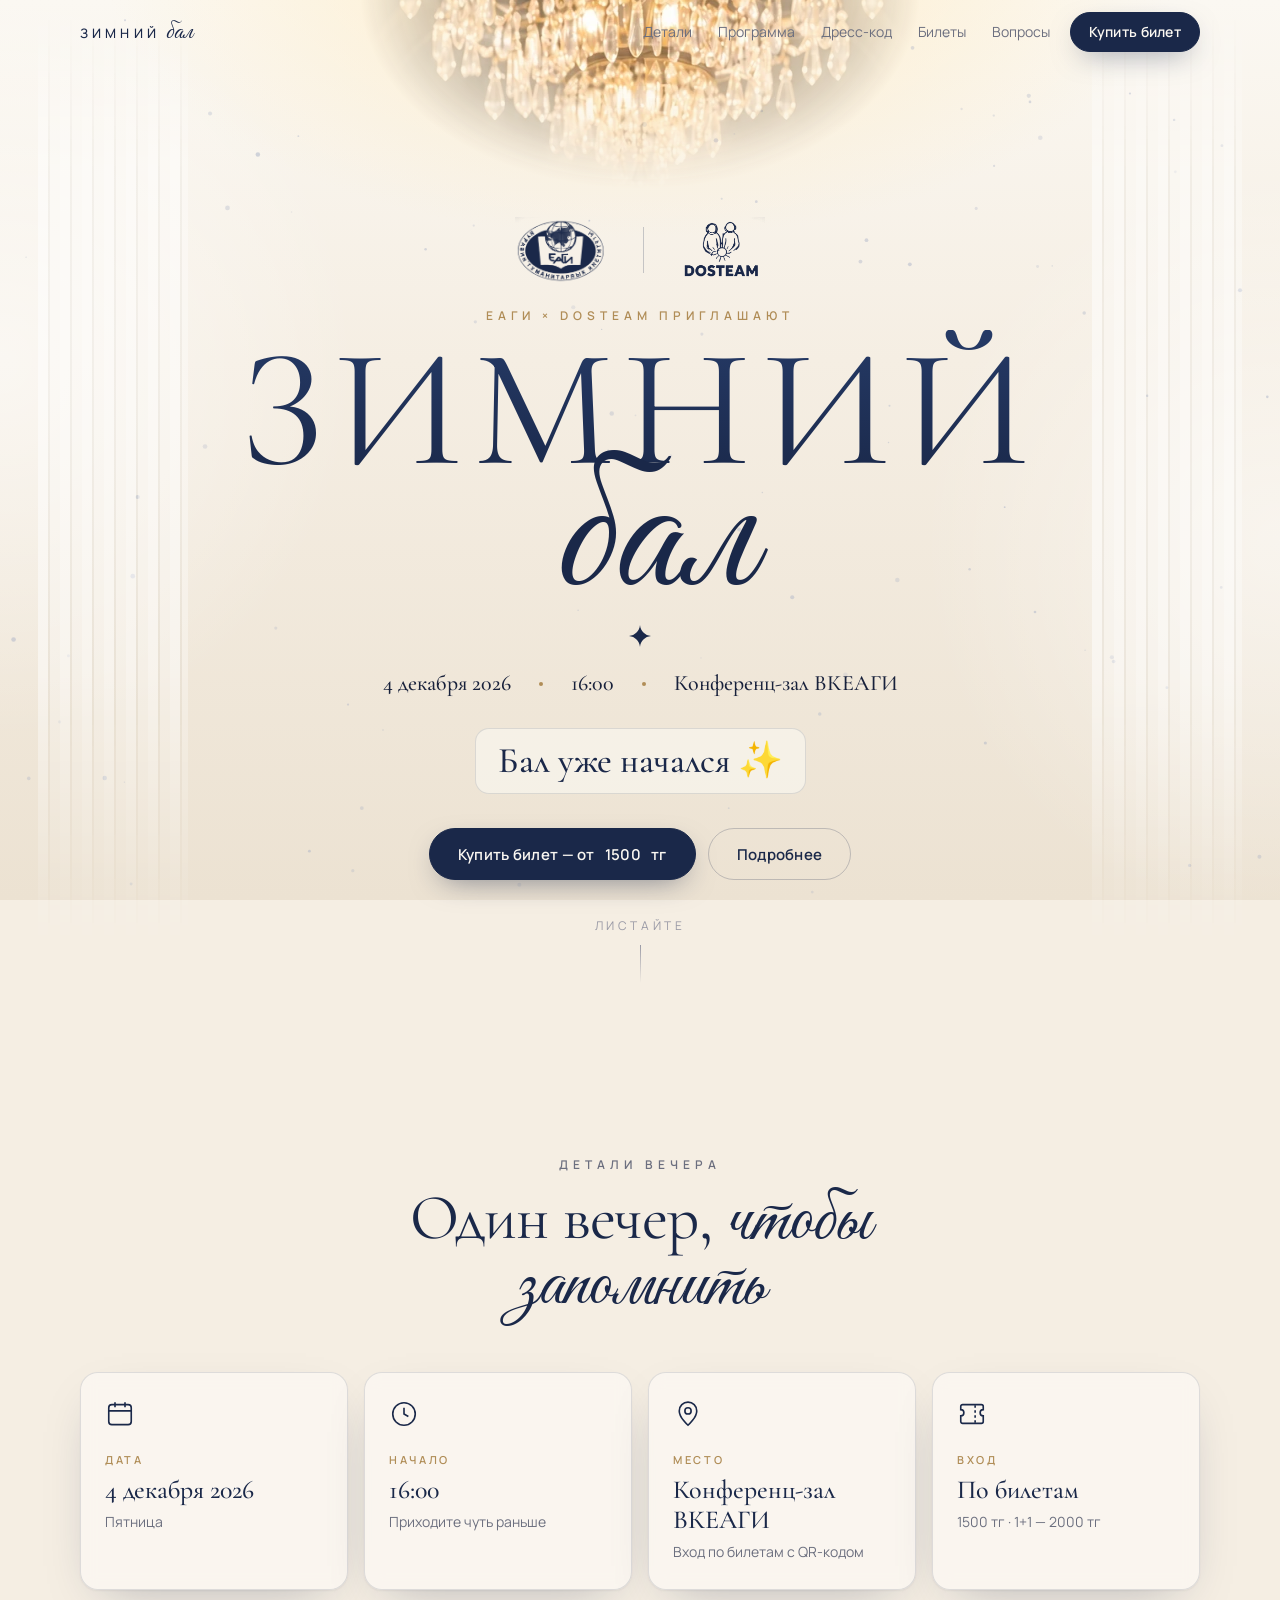
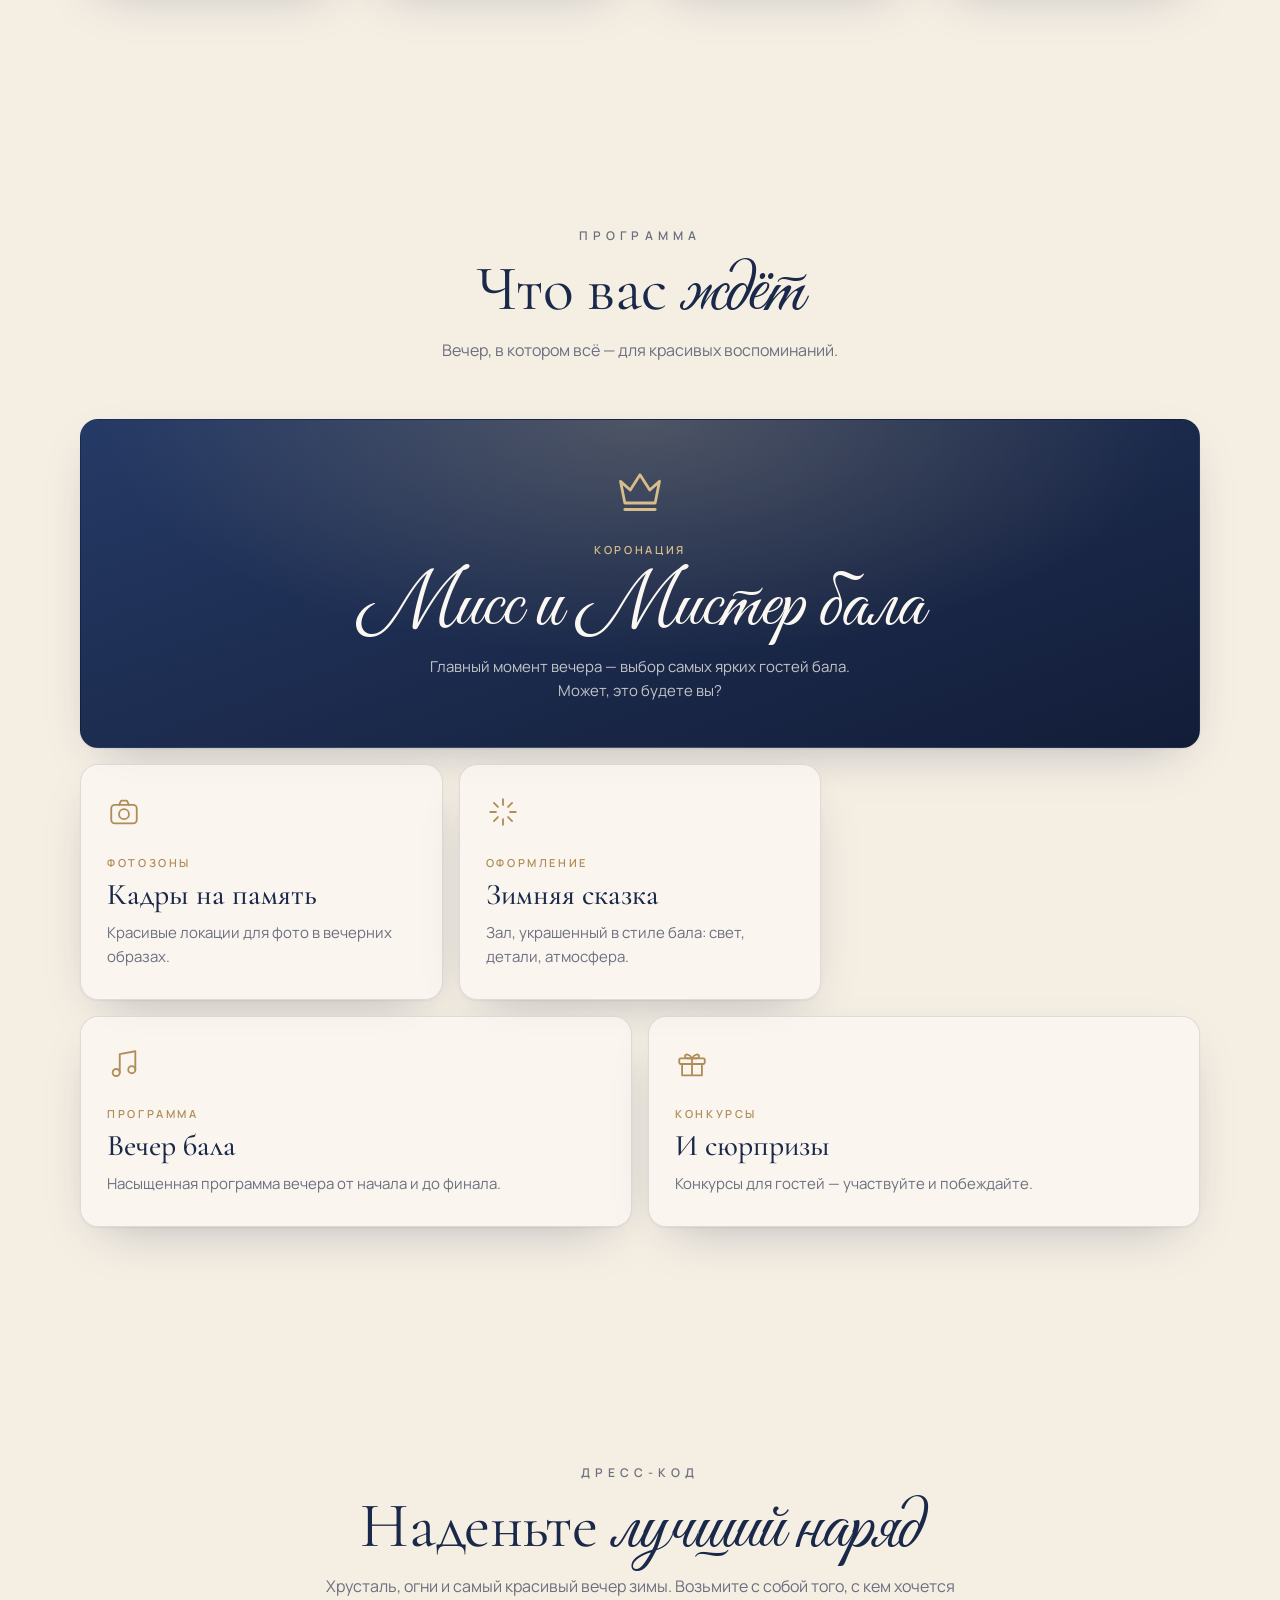
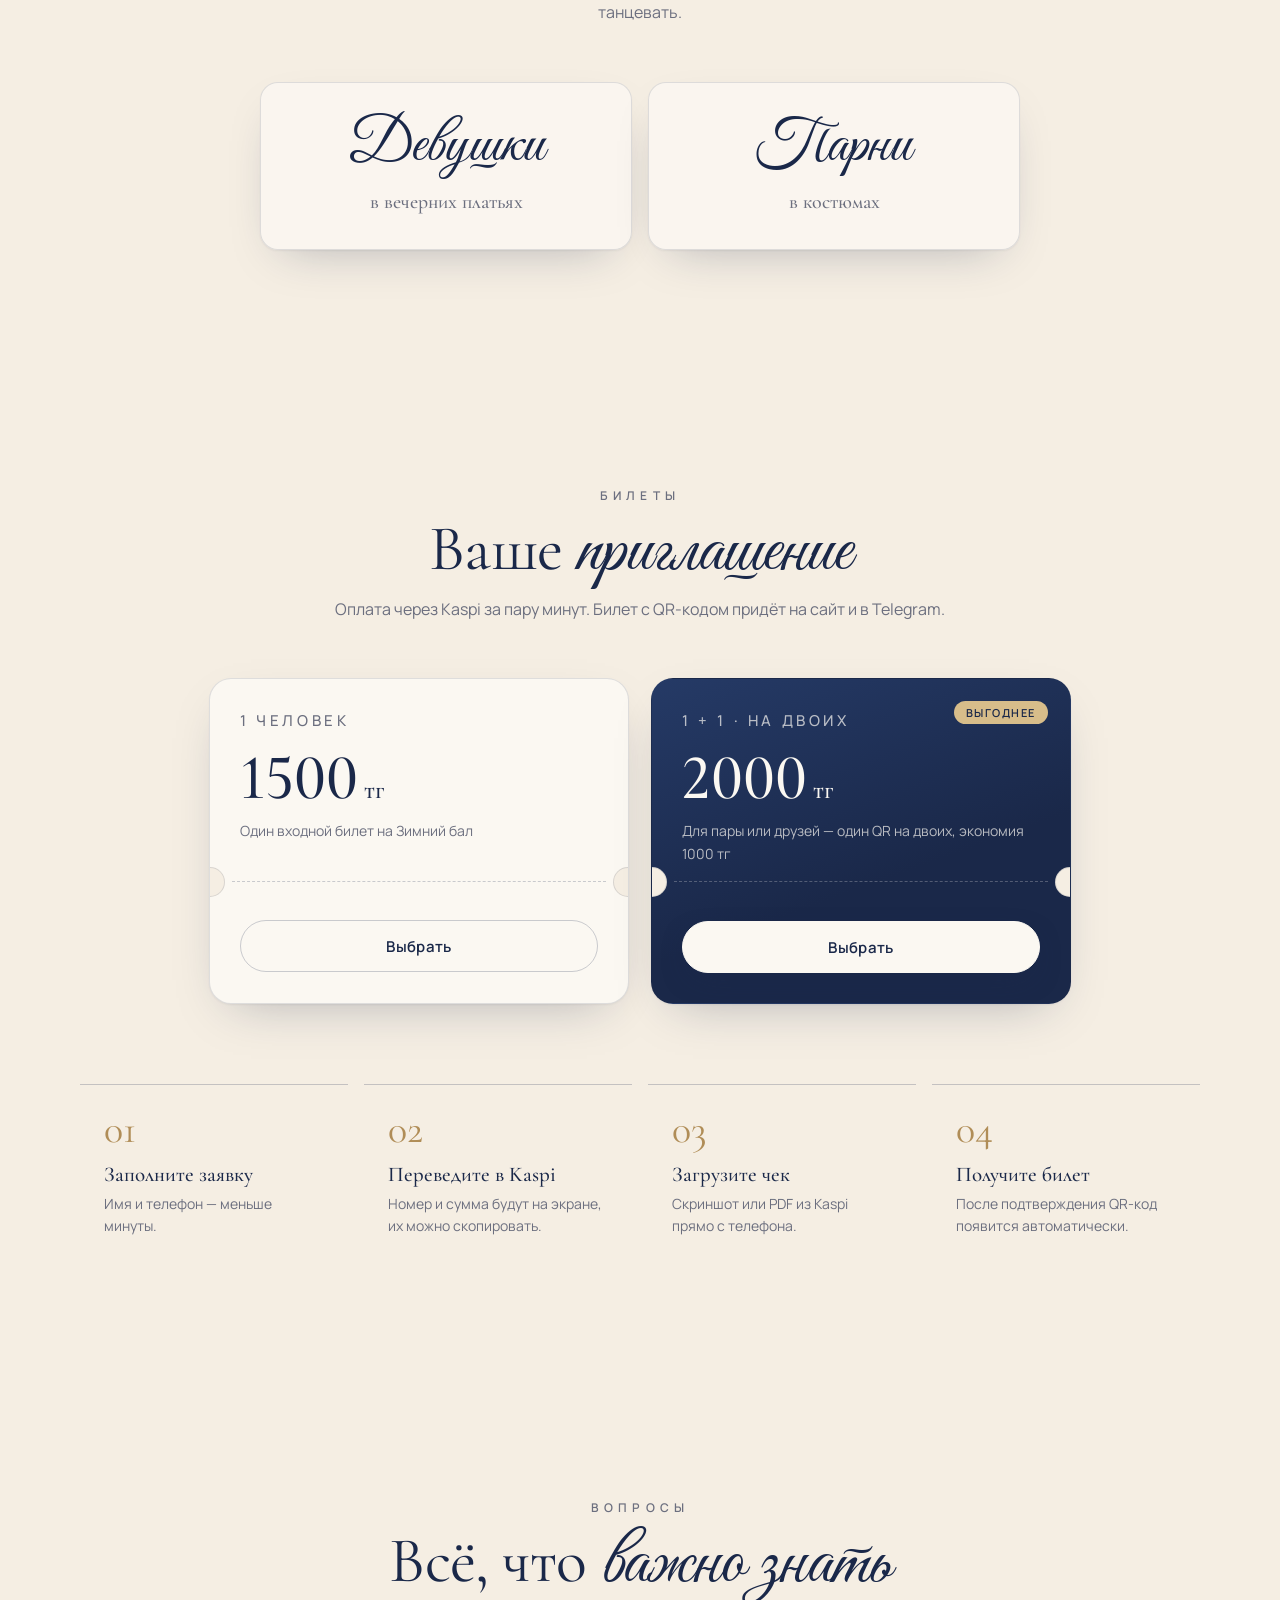
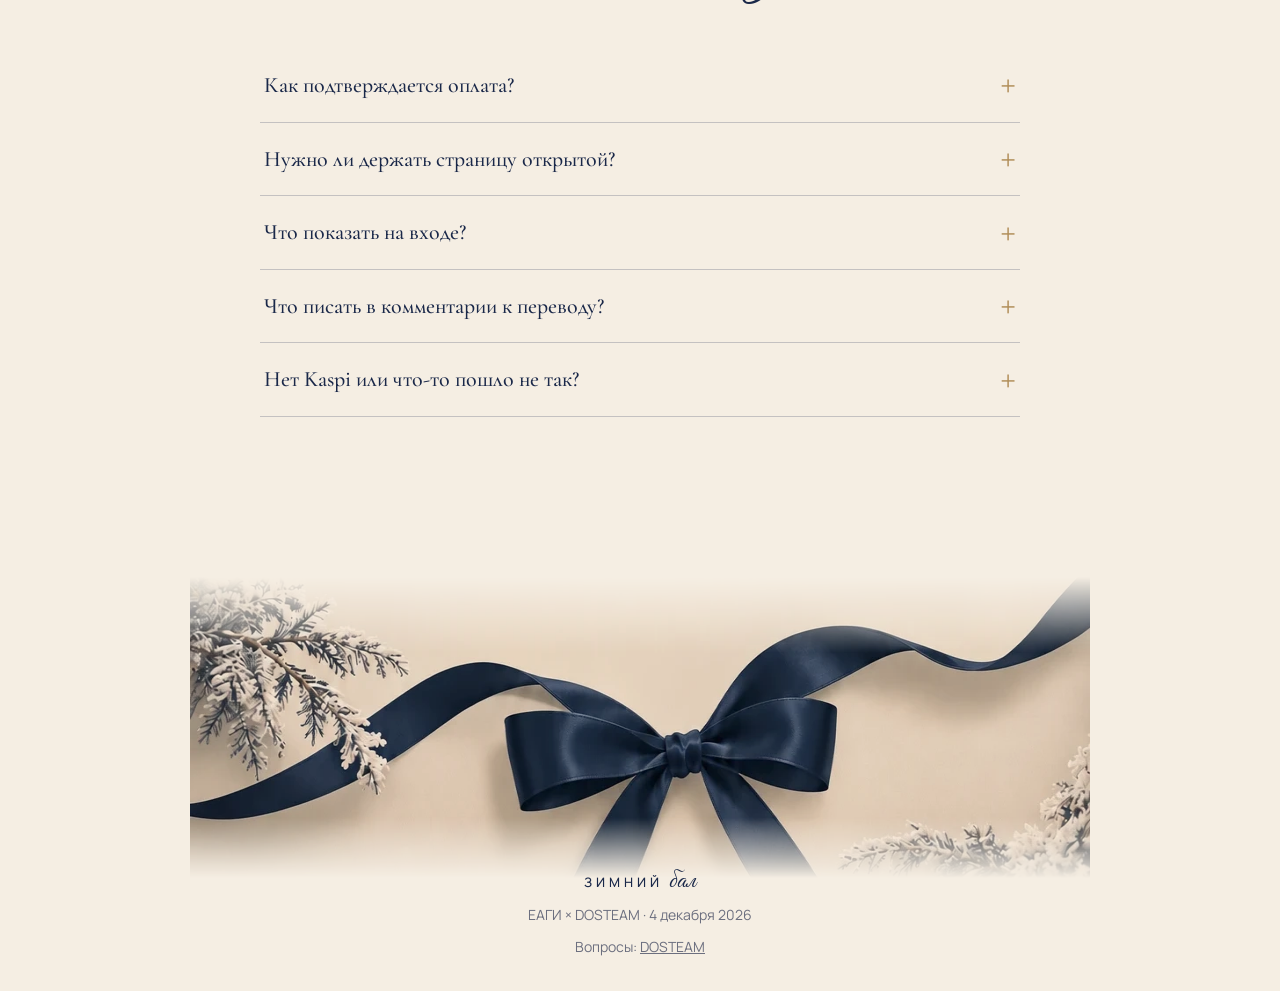
==== static/index.html @ 917f129c "Зимний бал: сайт продажи билетов с оплатой через Kaspi и Telegram-ботом Co-Authored-By: Claude Opus " ====
<!doctype html>
<html lang="ru">
<head>
<meta charset="utf-8">
<meta name="viewport" content="width=device-width,initial-scale=1,viewport-fit=cover">
<title>Зимний бал · ЕАГИ × DOSTEAM</title>
<meta name="description" content="Зимний бал ЕАГИ и DOSTEAM — 4 декабря 2026, 16:00, конференц-зал ВКЕАГИ. Билеты онлайн через Kaspi.">
<meta property="og:title" content="Зимний бал · 4 декабря">
<meta property="og:description" content="Вечерние платья, костюмы и самый красивый вечер зимы. Билеты онлайн.">
<meta property="og:image" content="/static/img/poster.webp">
<meta name="theme-color" content="#f5eee3">
<link rel="icon" href="data:image/svg+xml,%3Csvg xmlns='http://www.w3.org/2000/svg' viewBox='0 0 24 24'%3E%3Cpath fill='%231a2849' d='M12 0c.6 6.5 5.5 11.4 12 12-6.5.6-11.4 5.5-12 12-.6-6.5-5.5-11.4-12-12C6.5 11.4 11.4 6.5 12 0z'/%3E%3C/svg%3E">
<link rel="preconnect" href="https://fonts.googleapis.com">
<link rel="preconnect" href="https://fonts.gstatic.com" crossorigin>
<link href="https://fonts.googleapis.com/css2?family=Cormorant+Garamond:ital,wght@0,300;0,400;0,500;0,600;1,400&family=Great+Vibes&family=Marck+Script&family=Manrope:wght@400;500;600;700&display=swap&subset=cyrillic" rel="stylesheet">
<link rel="stylesheet" href="/static/style.css?v=4">
</head>
<body>
<div class="bg-glow"></div>
<canvas id="snow" aria-hidden="true"></canvas>

<nav class="nav" id="nav">
  <div class="wrap">
    <a class="brand" href="#top"><b>Зимний</b><i>бал</i></a>
    <ul>
      <li><a href="#details">Детали</a></li>
      <li><a href="#program">Программа</a></li>
      <li><a href="#dress">Дресс-код</a></li>
      <li><a href="#tickets">Билеты</a></li>
      <li><a href="#faq">Вопросы</a></li>
    </ul>
    <a class="btn sm ghost" id="myTicket" href="#" hidden>Мой билет</a>
    <a class="btn sm" href="#tickets">Купить билет</a>
  </div>
</nav>

<header class="hero" id="top">
  <img class="chandelier" src="/static/img/chandelier.webp" alt="" width="664" height="205">
  <div class="logos">
    <img src="/static/img/logo-eagi.png?v=2" alt="ЕАГИ" width="412" height="290">
    <span></span>
    <img src="/static/img/logo-dosteam.png?v=2" alt="DOSTEAM" width="340" height="260">
  </div>
  <p class="eyebrow">ЕАГИ × DOSTEAM приглашают</p>
  <h1 class="title"><span class="t1">Зимний</span><span class="t2">бал</span></h1>
  <svg class="star" viewBox="0 0 24 24" aria-hidden="true"><path fill="currentColor" d="M12 0c.6 6.5 5.5 11.4 12 12-6.5.6-11.4 5.5-12 12-.6-6.5-5.5-11.4-12-12C6.5 11.4 11.4 6.5 12 0z"/></svg>
  <ul class="meta">
    <li data-ev="date">4 декабря 2026</li>
    <li data-ev="time">16:00</li>
    <li data-ev="place">Конференц-зал ВКЕАГИ</li>
  </ul>
  <div class="countdown" id="countdown" aria-label="До бала осталось">
    <div><b id="cd-d">—</b><small>дней</small></div>
    <div><b id="cd-h">—</b><small>часов</small></div>
    <div><b id="cd-m">—</b><small>минут</small></div>
    <div><b id="cd-s">—</b><small>секунд</small></div>
  </div>
  <div class="cta">
    <a class="btn" href="#tickets">Купить билет — от <span data-price="single">1500</span> тг</a>
    <a class="btn ghost" href="#details">Подробнее</a>
  </div>
  <div class="scroll-hint">Листайте</div>
</header>

<main>
  <section id="details">
    <div class="wrap">
      <div class="head reveal">
        <p class="eyebrow">Детали вечера</p>
        <h2>Один вечер, <em>чтобы запомнить</em></h2>
      </div>
      <div class="details">
        <div class="card detail reveal">
          <svg viewBox="0 0 24 24" fill="none" stroke="currentColor" stroke-width="1.3"><rect x="3" y="4.5" width="18" height="16" rx="2.5"/><path d="M3 9.5h18M8 2.5v4M16 2.5v4"/></svg>
          <small>Дата</small><b data-ev="date">4 декабря 2026</b><p>Пятница</p>
        </div>
        <div class="card detail reveal">
          <svg viewBox="0 0 24 24" fill="none" stroke="currentColor" stroke-width="1.3"><circle cx="12" cy="12" r="9"/><path d="M12 7v5l3.5 2"/></svg>
          <small>Начало</small><b data-ev="time">16:00</b><p>Приходите чуть раньше</p>
        </div>
        <div class="card detail reveal">
          <svg viewBox="0 0 24 24" fill="none" stroke="currentColor" stroke-width="1.3"><path d="M12 21s-7-6.1-7-11.5a7 7 0 1 1 14 0C19 14.9 12 21 12 21z"/><circle cx="12" cy="9.5" r="2.5"/></svg>
          <small>Место</small><b data-ev="place">Конференц-зал ВКЕАГИ</b><p>Вход по билетам с QR-кодом</p>
        </div>
        <div class="card detail reveal">
          <svg viewBox="0 0 24 24" fill="none" stroke="currentColor" stroke-width="1.3"><path d="M3 8.5V6a1.5 1.5 0 0 1 1.5-1.5h15A1.5 1.5 0 0 1 21 6v2.5a2.5 2.5 0 0 0 0 5V18a1.5 1.5 0 0 1-1.5 1.5h-15A1.5 1.5 0 0 1 3 18v-4.5a2.5 2.5 0 0 0 0-5z"/><path d="M14.5 5v14" stroke-dasharray="2 2"/></svg>
          <small>Вход</small><b>По билетам</b><p><span data-price="single">1500</span> тг · 1+1 — <span data-price="pair">2000</span> тг</p>
        </div>
      </div>
    </div>
  </section>

  <section id="program">
    <div class="wrap">
      <div class="head reveal">
        <p class="eyebrow">Программа</p>
        <h2>Что вас <em>ждёт</em></h2>
        <p>Вечер, в котором всё — для красивых воспоминаний.</p>
      </div>
      <div class="program">
        <article class="feat-card hero-card reveal">
          <svg viewBox="0 0 24 24" fill="none" stroke="currentColor" stroke-width="1.3" stroke-linecap="round" stroke-linejoin="round"><path d="M3 8l4.5 4L12 5l4.5 7L21 8l-2 10H5L3 8z"/><path d="M5 21h14"/></svg>
          <small>Коронация</small>
          <b>Мисс и Мистер бала</b>
          <p>Главный момент вечера — выбор самых ярких гостей бала. Может, это будете вы?</p>
        </article>
        <article class="feat-card reveal">
          <svg viewBox="0 0 24 24" fill="none" stroke="currentColor" stroke-width="1.3" stroke-linecap="round" stroke-linejoin="round"><rect x="3" y="7" width="18" height="13" rx="2.5"/><path d="M8.5 7l1.5-3h4l1.5 3"/><circle cx="12" cy="13.5" r="3.5"/></svg>
          <small>Фотозоны</small>
          <b>Кадры на память</b>
          <p>Красивые локации для фото в вечерних образах.</p>
        </article>
        <article class="feat-card reveal">
          <svg viewBox="0 0 24 24" fill="none" stroke="currentColor" stroke-width="1.3" stroke-linecap="round" stroke-linejoin="round"><path d="M12 3v4M12 17v4M3 12h4M17 12h4M5.6 5.6l2.8 2.8M15.6 15.6l2.8 2.8M5.6 18.4l2.8-2.8M15.6 8.4l2.8-2.8"/></svg>
          <small>Оформление</small>
          <b>Зимняя сказка</b>
          <p>Зал, украшенный в стиле бала: свет, детали, атмосфера.</p>
        </article>
        <article class="feat-card reveal">
          <svg viewBox="0 0 24 24" fill="none" stroke="currentColor" stroke-width="1.3" stroke-linecap="round" stroke-linejoin="round"><path d="M9 18V5l11-2v13"/><circle cx="6.5" cy="18" r="2.5"/><circle cx="17.5" cy="16" r="2.5"/></svg>
          <small>Программа</small>
          <b>Вечер бала</b>
          <p>Насыщенная программа вечера от начала и до финала.</p>
        </article>
        <article class="feat-card reveal">
          <svg viewBox="0 0 24 24" fill="none" stroke="currentColor" stroke-width="1.3" stroke-linecap="round" stroke-linejoin="round"><rect x="3" y="8" width="18" height="4" rx="1"/><path d="M5 12v8h14v-8M12 8v12M12 8c-1.5-3-5-3.5-5-1.5S10 8 12 8zm0 0c1.5-3 5-3.5 5-1.5S14 8 12 8z"/></svg>
          <small>Конкурсы</small>
          <b>И сюрпризы</b>
          <p>Конкурсы для гостей — участвуйте и побеждайте.</p>
        </article>
      </div>
    </div>
  </section>

  <section id="dress">
    <div class="wrap">
      <div class="head reveal">
        <p class="eyebrow">Дресс-код</p>
        <h2>Наденьте <em>лучший наряд</em></h2>
        <p>Хрусталь, огни и самый красивый вечер зимы. Возьмите с собой того, с кем хочется танцевать.</p>
      </div>
      <div class="dress reveal">
        <div><b>Девушки</b><span>в вечерних платьях</span></div>
        <div><b>Парни</b><span>в костюмах</span></div>
      </div>
    </div>
  </section>

  <section id="tickets">
    <div class="wrap">
      <div class="head reveal">
        <p class="eyebrow">Билеты</p>
        <h2>Ваше <em>приглашение</em></h2>
        <p>Оплата через Kaspi за пару минут. Билет с QR-кодом придёт на сайт и в Telegram.</p>
      </div>
      <div class="tickets">
        <article class="ticket reveal">
          <h3>1 человек</h3>
          <p class="price"><span data-price="single">1500</span><small>тг</small></p>
          <p class="note">Один входной билет на Зимний бал</p>
          <span class="perf"></span>
          <button class="btn ghost block go" data-buy="single">Выбрать</button>
        </article>
        <article class="ticket feat reveal">
          <span class="tag">Выгоднее</span>
          <h3>1 + 1 · на двоих</h3>
          <p class="price"><span data-price="pair">2000</span><small>тг</small></p>
          <p class="note">Для пары или друзей — один QR на двоих, <span id="saving">экономия 1000 тг</span></p>
          <span class="perf"></span>
          <button class="btn block go" data-buy="pair">Выбрать</button>
        </article>
      </div>
      <p class="seats" id="seats" hidden></p>

      <div class="steps">
        <div class="step reveal"><b>Заполните заявку</b><p>Имя и телефон — меньше минуты.</p></div>
        <div class="step reveal"><b>Переведите в Kaspi</b><p>Номер и сумма будут на экране, их можно скопировать.</p></div>
        <div class="step reveal"><b>Загрузите чек</b><p>Скриншот или PDF из Kaspi прямо с телефона.</p></div>
        <div class="step reveal"><b>Получите билет</b><p>После подтверждения QR-код появится автоматически.</p></div>
      </div>
    </div>
  </section>

  <section id="faq">
    <div class="wrap">
      <div class="head reveal">
        <p class="eyebrow">Вопросы</p>
        <h2>Всё, что <em>важно знать</em></h2>
      </div>
      <div class="faq reveal">
        <details><summary>Как подтверждается оплата?</summary><p>После загрузки чека организаторы сразу получают его и сверяют с переводом в Kaspi. Как только оплата подтверждена, на странице заявки появляется билет с QR-кодом, а если вы подключили Telegram-бота, билет приходит и туда.</p></details>
        <details><summary>Нужно ли держать страницу открытой?</summary><p>Нет. Ссылка на вашу заявку сохраняется в браузере — кнопка «Мой билет» вверху сайта. Ещё надёжнее подключить Telegram-бота: он пришлёт билет сам.</p></details>
        <details><summary>Что показать на входе?</summary><p>QR-код билета на экране телефона — подойдёт и скриншот. Билет 1+1 — это один QR-код на двоих, приходите вместе.</p></details>
        <details><summary>Что писать в комментарии к переводу?</summary><p>Код вашей заявки вида ZB-1234 — он будет на экране оплаты. Так организаторы быстрее найдут ваш перевод.</p></details>
        <details><summary>Нет Kaspi или что-то пошло не так?</summary><p>Напишите организаторам: <a data-contact href="#">DOSTEAM</a>. Поможем.</p></details>
      </div>
    </div>
  </section>
</main>

<footer>
  <img class="bow" src="/static/img/bow.webp" alt="" loading="lazy" width="1024" height="301">
  <div class="wrap">
    <a class="brand" href="#top"><b>Зимний</b><i>бал</i></a>
    <p>ЕАГИ × DOSTEAM · <span data-ev="date">4 декабря 2026</span></p>
    <p>Вопросы: <a data-contact href="#">DOSTEAM</a></p>
  </div>
</footer>

<div class="modal" id="buy" role="dialog" aria-modal="true" aria-labelledby="buyTitle">
  <div class="scrim" data-close></div>
  <form class="sheet" id="buyForm" novalidate>
    <button type="button" class="x" data-close aria-label="Закрыть">×</button>
    <h3 id="buyTitle">Билет на бал</h3>
    <p class="sub">Шаг 1 из 4 · данные гостя</p>
    <div class="seg" role="group" aria-label="Тип билета">
      <button type="button" class="chip" data-kind="single" aria-pressed="true"><b>1 человек</b><span><span data-price="single">1500</span> тг</span></button>
      <button type="button" class="chip" data-kind="pair" aria-pressed="false"><b>1 + 1</b><span><span data-price="pair">2000</span> тг</span></button>
    </div>
    <label class="field"><span>Имя и фамилия</span><input name="name" autocomplete="name" placeholder="Айгерим Сапарова" required></label>
    <label class="field" id="g2" hidden><span>Имя и фамилия второго гостя</span><input name="guest2" autocomplete="off" placeholder="Арман Ибраев"></label>
    <label class="field"><span>Телефон</span><input name="phone" type="tel" inputmode="tel" autocomplete="tel" placeholder="+7 700 000 00 00" required></label>
    <label class="field"><span>Telegram <i>— необязательно</i></span><input name="telegram" autocomplete="off" placeholder="@username"></label>
    <p class="err" id="buyErr" role="alert"></p>
    <button class="btn block" id="buyBtn" type="submit">Перейти к оплате — <span id="buySum">1500</span> тг</button>
    <p class="fine">Дальше покажем реквизиты Kaspi и код для комментария к переводу.</p>
  </form>
</div>

<script src="/static/common.js"></script>
<script src="/static/app.js"></script>
</body>
</html>
---- static/style.css ----
:root{
  --paper:#fbf8f2; --cream:#f5eee3; --cream-2:#ece2d2; --sand:#e2d5c1;
  --navy:#1a2849; --navy-2:#253a66; --ink:#18213b; --muted:#6c6f7f; --soft:#9a9aa6;
  --gold:#b08d57; --gold-2:#d7bd8a; --line:rgba(26,40,73,.13); --line-2:rgba(26,40,73,.22);
  --ok:#2f6b4f; --ok-bg:#e6efe8; --warn:#8a5a14; --warn-bg:#f6ecd9; --err:#9b2c2c; --err-bg:#f6e3e1;
  --serif:"Cormorant Garamond","Cormorant",Georgia,"Times New Roman",serif;
  --script:"Great Vibes","Marck Script",cursive;
  --sans:"Manrope",system-ui,-apple-system,"Segoe UI",Roboto,sans-serif;
  --r:18px; --shadow:0 1px 2px rgba(26,40,73,.06),0 18px 50px -24px rgba(26,40,73,.35);
  color-scheme:light;
}
*{box-sizing:border-box}
html{scroll-behavior:smooth;-webkit-text-size-adjust:100%}
body{margin:0;background:var(--cream);color:var(--ink);font:400 16px/1.6 var(--sans);font-variant-numeric:lining-nums;
  -webkit-font-smoothing:antialiased;overflow-x:hidden}
img{max-width:100%;display:block}
a{color:inherit}
button,input,select{font:inherit;color:inherit}
::selection{background:var(--navy);color:var(--paper)}
.wrap{width:min(1120px,100% - 32px);margin-inline:auto}
[hidden]{display:none!important}
.sr{position:absolute;width:1px;height:1px;overflow:hidden;clip:rect(0 0 0 0)}

/* ---------- atmosphere ---------- */
.bg-glow{position:fixed;inset:0;z-index:-2;pointer-events:none;
  background:
    radial-gradient(60% 45% at 50% -5%,rgba(255,236,196,.95),transparent 70%),
    radial-gradient(40% 60% at 0% 40%,rgba(255,255,255,.55),transparent 70%),
    radial-gradient(40% 60% at 100% 60%,rgba(255,255,255,.5),transparent 70%),
    linear-gradient(180deg,var(--paper),var(--cream) 40%,var(--cream-2))}
#snow{position:fixed;inset:0;z-index:-1;pointer-events:none;width:100%;height:100%}

/* ---------- nav ---------- */
.nav{position:fixed;inset:0 0 auto;z-index:40;transition:background .35s,box-shadow .35s,transform .35s}
.nav .wrap{display:flex;align-items:center;gap:20px;height:64px}
.nav.scrolled{background:rgba(251,248,242,.82);backdrop-filter:saturate(1.4) blur(14px);
  -webkit-backdrop-filter:saturate(1.4) blur(14px);box-shadow:0 1px 0 var(--line)}
.brand{display:flex;align-items:baseline;gap:6px;text-decoration:none;color:var(--navy);white-space:nowrap}
.brand b{font:500 13px/1 var(--sans);letter-spacing:.32em;text-transform:uppercase}
.brand i{font:400 26px/1 var(--script)}
.nav ul{display:flex;gap:26px;list-style:none;margin:0 0 0 auto;padding:0}
.nav ul a{text-decoration:none;font-size:14px;color:var(--muted);transition:color .2s}
.nav ul a:hover{color:var(--navy)}
@media (max-width:760px){.nav ul{display:none}.nav .wrap{justify-content:flex-end;gap:8px}.nav .brand{margin-right:auto}}
@media (max-width:480px){.nav #myTicket:not([hidden])~.btn{display:none}}

/* ---------- buttons ---------- */
.btn{--h:52px;display:inline-flex;align-items:center;justify-content:center;gap:10px;height:var(--h);
  padding:0 28px;border-radius:999px;border:1px solid var(--navy);background:var(--navy);color:var(--paper);
  font:600 15px/1 var(--sans);letter-spacing:.02em;text-decoration:none;cursor:pointer;white-space:nowrap;
  transition:transform .2s,box-shadow .25s,background .2s,color .2s,opacity .2s;
  box-shadow:0 10px 30px -12px rgba(26,40,73,.6)}
.btn:hover{background:var(--navy-2);transform:translateY(-1px);box-shadow:0 16px 36px -14px rgba(26,40,73,.7)}
.btn:active{transform:translateY(0)}
.btn:focus-visible,.chip:focus-visible,input:focus-visible,summary:focus-visible{outline:2px solid var(--gold);outline-offset:3px}
.btn.ghost{background:transparent;color:var(--navy);border-color:var(--line-2);box-shadow:none}
.btn.ghost:hover{background:rgba(26,40,73,.05);border-color:var(--navy)}
.btn.sm{--h:40px;padding:0 18px;font-size:14px}
.btn.block{width:100%}
.btn[disabled]{opacity:.55;pointer-events:none}
.btn .spin{width:16px;height:16px;border:2px solid currentColor;border-right-color:transparent;border-radius:50%;animation:spin .8s linear infinite}
@keyframes spin{to{transform:rotate(360deg)}}

/* ---------- hero ---------- */
.hero{position:relative;min-height:100svh;display:flex;flex-direction:column;align-items:center;
  text-align:center;padding:0 16px 56px;isolation:isolate}
.hero::before,.hero::after{content:"";position:absolute;top:0;bottom:8%;width:min(13vw,150px);z-index:-1;opacity:.55;
  background:repeating-linear-gradient(90deg,rgba(255,255,255,.9) 0 10px,rgba(26,40,73,.05) 10px 12px,rgba(255,255,255,.6) 12px 22px);
  -webkit-mask:linear-gradient(180deg,transparent,#000 18%,#000 70%,transparent);mask:linear-gradient(180deg,transparent,#000 18%,#000 70%,transparent)}
.hero::before{left:3vw}.hero::after{right:3vw}
.chandelier{width:min(560px,92vw);margin-top:-6px;mix-blend-mode:multiply;opacity:.95;
  -webkit-mask:radial-gradient(50% 95% at 50% 0%,#000 35%,transparent 100%);mask:radial-gradient(50% 95% at 50% 0%,#000 35%,transparent 100%);
  animation:sway 9s ease-in-out infinite;transform-origin:50% 0}
@keyframes sway{50%{transform:rotate(.6deg)}}
.logos{display:flex;align-items:center;justify-content:center;gap:clamp(18px,4vw,34px);margin-top:clamp(4px,2vh,20px)}
.logos img{height:clamp(48px,7vw,66px);width:auto}
.logos span{width:1px;height:46px;background:var(--line-2)}
.eyebrow{margin:clamp(18px,3vh,30px) 0 0;font:600 12px/1 var(--sans);letter-spacing:.42em;text-transform:uppercase;color:var(--gold)}
.title{margin:8px 0 0;color:var(--navy);line-height:.9;font-weight:400}
.title .t1{display:block;font:400 clamp(64px,13.5vw,168px)/.95 var(--serif);letter-spacing:.06em;text-transform:uppercase;
  background:linear-gradient(180deg,var(--navy-2),var(--navy));-webkit-background-clip:text;background-clip:text;color:transparent}
.title .t2{display:block;font:400 clamp(80px,15vw,190px)/.7 var(--script);margin-top:-.08em;color:var(--navy);transform:translateX(.08em)}
.star{color:var(--navy);margin:18px auto 0;width:22px;height:22px}
.meta{display:flex;flex-wrap:wrap;justify-content:center;gap:10px 28px;margin:22px 0 0;padding:0;list-style:none;
  font:500 clamp(18px,2.2vw,22px)/1.3 var(--serif);color:var(--ink)}
.meta li{display:flex;align-items:center;gap:10px}
.meta li+li::before{content:"";width:4px;height:4px;border-radius:50%;background:var(--gold);margin-right:18px}
@media (max-width:560px){.meta{flex-direction:column;align-items:center;gap:6px}.meta li+li::before{display:none}}
.countdown{display:flex;gap:clamp(10px,3vw,22px);justify-content:center;margin:30px 0 0}
.countdown div{min-width:68px;padding:12px 6px 10px;border:1px solid var(--line);border-radius:14px;
  background:rgba(251,248,242,.6);backdrop-filter:blur(6px)}
.countdown b{display:block;font:500 clamp(28px,4vw,36px)/1 var(--serif);color:var(--navy);font-variant-numeric:lining-nums tabular-nums}
.countdown small{display:block;margin-top:6px;font:600 10px/1 var(--sans);letter-spacing:.2em;text-transform:uppercase;color:var(--soft)}
.cta{display:flex;flex-wrap:wrap;gap:12px;justify-content:center;margin-top:34px}
.scroll-hint{margin-top:auto;padding-top:36px;color:var(--soft);font-size:12px;letter-spacing:.3em;text-transform:uppercase}
.scroll-hint::after{content:"";display:block;width:1px;height:38px;margin:10px auto 0;background:linear-gradient(var(--soft),transparent);animation:drip 2.4s ease-in-out infinite}
@keyframes drip{0%{transform:scaleY(0);transform-origin:top}50%{transform:scaleY(1);transform-origin:top}51%{transform-origin:bottom}100%{transform:scaleY(0);transform-origin:bottom}}

/* ---------- sections ---------- */
section{padding:clamp(72px,10vw,120px) 0}
.head{text-align:center;max-width:640px;margin:0 auto clamp(36px,5vw,56px)}
.head .eyebrow{margin:0}
.head h2{margin:14px 0 0;font:400 clamp(40px,6vw,64px)/1.02 var(--serif);color:var(--navy);letter-spacing:-.01em}
.head h2 em{font:400 1.15em/0 var(--script);font-style:normal}
.head p{margin:16px 0 0;color:var(--muted)}

.details{display:grid;grid-template-columns:repeat(4,1fr);gap:16px}
@media (max-width:920px){.details{grid-template-columns:repeat(2,1fr)}}
@media (max-width:520px){.details{grid-template-columns:1fr}}
.card{background:rgba(251,248,242,.78);border:1px solid var(--line);border-radius:var(--r);padding:26px 24px;
  box-shadow:var(--shadow);backdrop-filter:blur(8px)}
.detail svg{width:30px;height:30px;color:var(--navy)}
.detail small{display:block;margin-top:18px;font:600 11px/1 var(--sans);letter-spacing:.24em;text-transform:uppercase;color:var(--gold)}
.detail b{display:block;margin-top:10px;font:500 26px/1.15 var(--serif);color:var(--navy)}
.detail p{margin:6px 0 0;font-size:14px;color:var(--muted)}

.dress{display:grid;grid-template-columns:1fr 1fr;gap:16px;max-width:760px;margin:0 auto}
@media (max-width:520px){.dress{grid-template-columns:1fr}}
.dress div{padding:34px 24px;text-align:center;border:1px solid var(--line);border-radius:var(--r);background:rgba(251,248,242,.78);box-shadow:var(--shadow)}
.dress b{display:block;font:400 clamp(44px,6vw,60px)/1 var(--script);color:var(--navy)}
.dress span{display:block;margin-top:12px;font:500 20px/1.3 var(--serif);color:var(--muted)}

.program{display:grid;grid-template-columns:repeat(6,1fr);gap:16px}
.feat-card{grid-column:span 2;position:relative;padding:30px 26px;border-radius:var(--r);background:rgba(251,248,242,.78);
  border:1px solid var(--line);box-shadow:var(--shadow);overflow:hidden;transition:transform .3s}
.feat-card:hover{transform:translateY(-4px)}
.feat-card:nth-child(4),.feat-card:nth-child(5){grid-column:span 3}
.feat-card svg{width:34px;height:34px;color:var(--gold)}
.feat-card small{display:block;margin-top:20px;font:600 11px/1 var(--sans);letter-spacing:.24em;text-transform:uppercase;color:var(--gold)}
.feat-card b{display:block;margin-top:10px;font:500 30px/1.1 var(--serif);color:var(--navy)}
.feat-card p{margin:10px 0 0;font-size:15px;color:var(--muted)}
.feat-card.hero-card{grid-column:span 6;padding:44px 40px;text-align:center;color:var(--paper);border-color:transparent;
  background:radial-gradient(80% 120% at 50% 0%,rgba(215,189,138,.25),transparent 60%),linear-gradient(160deg,var(--navy-2),var(--navy) 60%,#121d38)}
.feat-card.hero-card svg{width:52px;height:52px;margin:0 auto;color:var(--gold-2)}
.feat-card.hero-card small{color:var(--gold-2)}
.feat-card.hero-card b{font:400 clamp(48px,7vw,76px)/1 var(--script);color:var(--paper);margin-top:14px}
.feat-card.hero-card p{color:rgba(251,248,242,.75);max-width:440px;margin-inline:auto}
@media (max-width:860px){.feat-card,.feat-card:nth-child(4),.feat-card:nth-child(5){grid-column:span 3}.feat-card.hero-card{grid-column:span 6}}
@media (max-width:520px){.program{grid-template-columns:1fr}.feat-card,.feat-card:nth-child(4),.feat-card:nth-child(5),.feat-card.hero-card{grid-column:auto}.feat-card.hero-card{padding:36px 22px}}

/* ---------- tickets ---------- */
.tickets{display:grid;grid-template-columns:repeat(2,minmax(0,420px));justify-content:center;gap:22px}
@media (max-width:760px){.tickets{grid-template-columns:minmax(0,460px)}}
.ticket{position:relative;display:flex;flex-direction:column;padding:34px 30px 30px;border-radius:22px;
  background:var(--paper);border:1px solid var(--line);box-shadow:var(--shadow);overflow:hidden;
  transition:transform .3s,box-shadow .3s}
.ticket:hover{transform:translateY(-4px);box-shadow:0 1px 2px rgba(26,40,73,.06),0 30px 60px -26px rgba(26,40,73,.45)}
.ticket::before,.ticket::after{content:"";position:absolute;top:58%;width:28px;height:28px;border-radius:50%;background:var(--cream);border:1px solid var(--line)}
.ticket::before{left:-15px}.ticket::after{right:-15px}
.ticket .perf{position:absolute;left:22px;right:22px;top:calc(58% + 14px);border-top:1.5px dashed var(--line-2)}
.ticket .tag{position:absolute;top:22px;right:22px;padding:6px 12px;border-radius:999px;font:600 11px/1 var(--sans);letter-spacing:.14em;text-transform:uppercase;background:var(--gold-2);color:var(--navy)}
.ticket h3{margin:0;font:500 15px/1 var(--sans);letter-spacing:.24em;text-transform:uppercase;color:var(--muted)}
.ticket .price{margin:18px 0 0;font:500 64px/1 var(--serif);color:var(--navy);font-variant-numeric:lining-nums}
.ticket .price small{font-size:26px;margin-left:6px}
.ticket .note{margin:10px 0 0;color:var(--muted);font-size:14px;min-height:44px}
.ticket .go{margin-top:56px}
.ticket.feat{background:linear-gradient(160deg,var(--navy-2),var(--navy) 60%);color:var(--paper);border-color:transparent}
.ticket.feat h3,.ticket.feat .note{color:rgba(251,248,242,.7)}
.ticket.feat .price{color:var(--paper)}
.ticket.feat .perf{border-color:rgba(251,248,242,.25)}
.ticket.feat .btn{background:var(--paper);color:var(--navy);border-color:var(--paper)}
.ticket.feat .btn:hover{background:#fff}
.seats{text-align:center;margin-top:22px;color:var(--muted);font-size:14px}

.steps{display:grid;grid-template-columns:repeat(4,1fr);gap:16px;counter-reset:s;margin-top:clamp(56px,7vw,80px)}
@media (max-width:860px){.steps{grid-template-columns:repeat(2,1fr)}}
@media (max-width:480px){.steps{grid-template-columns:1fr}}
.step{counter-increment:s;padding:24px;border-top:1px solid var(--line-2)}
.step::before{content:counter(s,decimal-leading-zero);font:400 40px/1 var(--serif);color:var(--gold)}
.step b{display:block;margin-top:12px;font:500 21px/1.2 var(--serif);color:var(--navy)}
.step p{margin:6px 0 0;font-size:14px;color:var(--muted)}

/* ---------- faq ---------- */
.faq{max-width:760px;margin:0 auto}
.faq details{border-bottom:1px solid var(--line-2)}
.faq summary{list-style:none;cursor:pointer;display:flex;justify-content:space-between;align-items:center;gap:20px;
  padding:22px 4px;font:500 22px/1.3 var(--serif);color:var(--navy)}
.faq summary::-webkit-details-marker{display:none}
.faq summary::after{content:"+";font:300 28px/1 var(--sans);color:var(--gold);transition:transform .3s}
.faq details[open] summary::after{transform:rotate(45deg)}
.faq p{margin:0;padding:0 4px 22px;color:var(--muted)}

/* ---------- footer ---------- */
footer{position:relative;padding:40px 0 32px;text-align:center;color:var(--muted);font-size:14px}
.bow{width:min(900px,100%);margin:0 auto -10px;mix-blend-mode:multiply;
  -webkit-mask:linear-gradient(180deg,transparent,#000 25%,#000 80%,transparent);mask:linear-gradient(180deg,transparent,#000 25%,#000 80%,transparent)}
footer .brand{justify-content:center}
footer p{margin:10px 0 0}

/* ---------- modal / forms ---------- */
.modal{position:fixed;inset:0;z-index:60;display:grid;place-items:center;padding:16px;visibility:hidden;opacity:0;transition:opacity .3s,visibility .3s}
.modal.open{visibility:visible;opacity:1}
.modal .scrim{position:absolute;inset:0;background:rgba(19,27,49,.5);backdrop-filter:blur(6px);-webkit-backdrop-filter:blur(6px)}
.sheet{position:relative;width:min(520px,100%);max-height:calc(100svh - 32px);overflow:auto;background:var(--paper);
  border-radius:24px;padding:34px 30px 28px;box-shadow:0 40px 100px -30px rgba(10,16,35,.7);
  transform:translateY(24px) scale(.98);transition:transform .35s cubic-bezier(.2,.8,.2,1)}
.modal.open .sheet{transform:none}
@media (max-width:560px){.modal{place-items:end center;padding:0}.sheet{border-radius:24px 24px 0 0;max-height:94svh;padding:30px 20px 24px}}
.x{position:absolute;top:14px;right:14px;width:40px;height:40px;border-radius:50%;border:0;background:transparent;cursor:pointer;color:var(--muted);font-size:24px;line-height:1}
.x:hover{background:rgba(26,40,73,.06);color:var(--navy)}
.sheet h3{margin:0;font:400 36px/1.1 var(--serif);color:var(--navy)}
.sheet .sub{margin:6px 0 22px;color:var(--muted);font-size:14px}
.seg{display:grid;grid-template-columns:1fr 1fr;gap:6px;padding:5px;border-radius:16px;background:var(--cream);border:1px solid var(--line);margin-bottom:20px}
.chip{border:0;border-radius:12px;padding:12px 10px;background:transparent;cursor:pointer;text-align:center;transition:background .2s,box-shadow .2s}
.chip b{display:block;font:600 14px/1.2 var(--sans);color:var(--navy)}
.chip span{font-size:13px;color:var(--muted)}
.chip[aria-pressed=true]{background:var(--paper);box-shadow:0 2px 10px -4px rgba(26,40,73,.35)}
.field{display:block;margin-bottom:14px}
.field span{display:block;margin-bottom:6px;font-size:13px;font-weight:600;color:var(--ink)}
.field span i{font-style:normal;font-weight:400;color:var(--soft)}
.field input{width:100%;height:52px;padding:0 16px;border-radius:14px;border:1px solid var(--line-2);background:#fff;font-size:16px;transition:border-color .2s,box-shadow .2s}
.field input:focus{outline:none;border-color:var(--navy);box-shadow:0 0 0 4px rgba(26,40,73,.08)}
.field input[aria-invalid=true]{border-color:var(--err)}
.err{min-height:20px;margin:4px 0 10px;color:var(--err);font-size:14px}
.fine{margin:14px 0 0;text-align:center;font-size:12px;color:var(--soft)}
.reveal{opacity:0;transform:translateY(24px);transition:opacity .9s ease,transform .9s ease}
.reveal.in{opacity:1;transform:none}
@media (prefers-reduced-motion:reduce){*,*::before,*::after{animation:none!important;transition:none!important}.reveal{opacity:1;transform:none}}
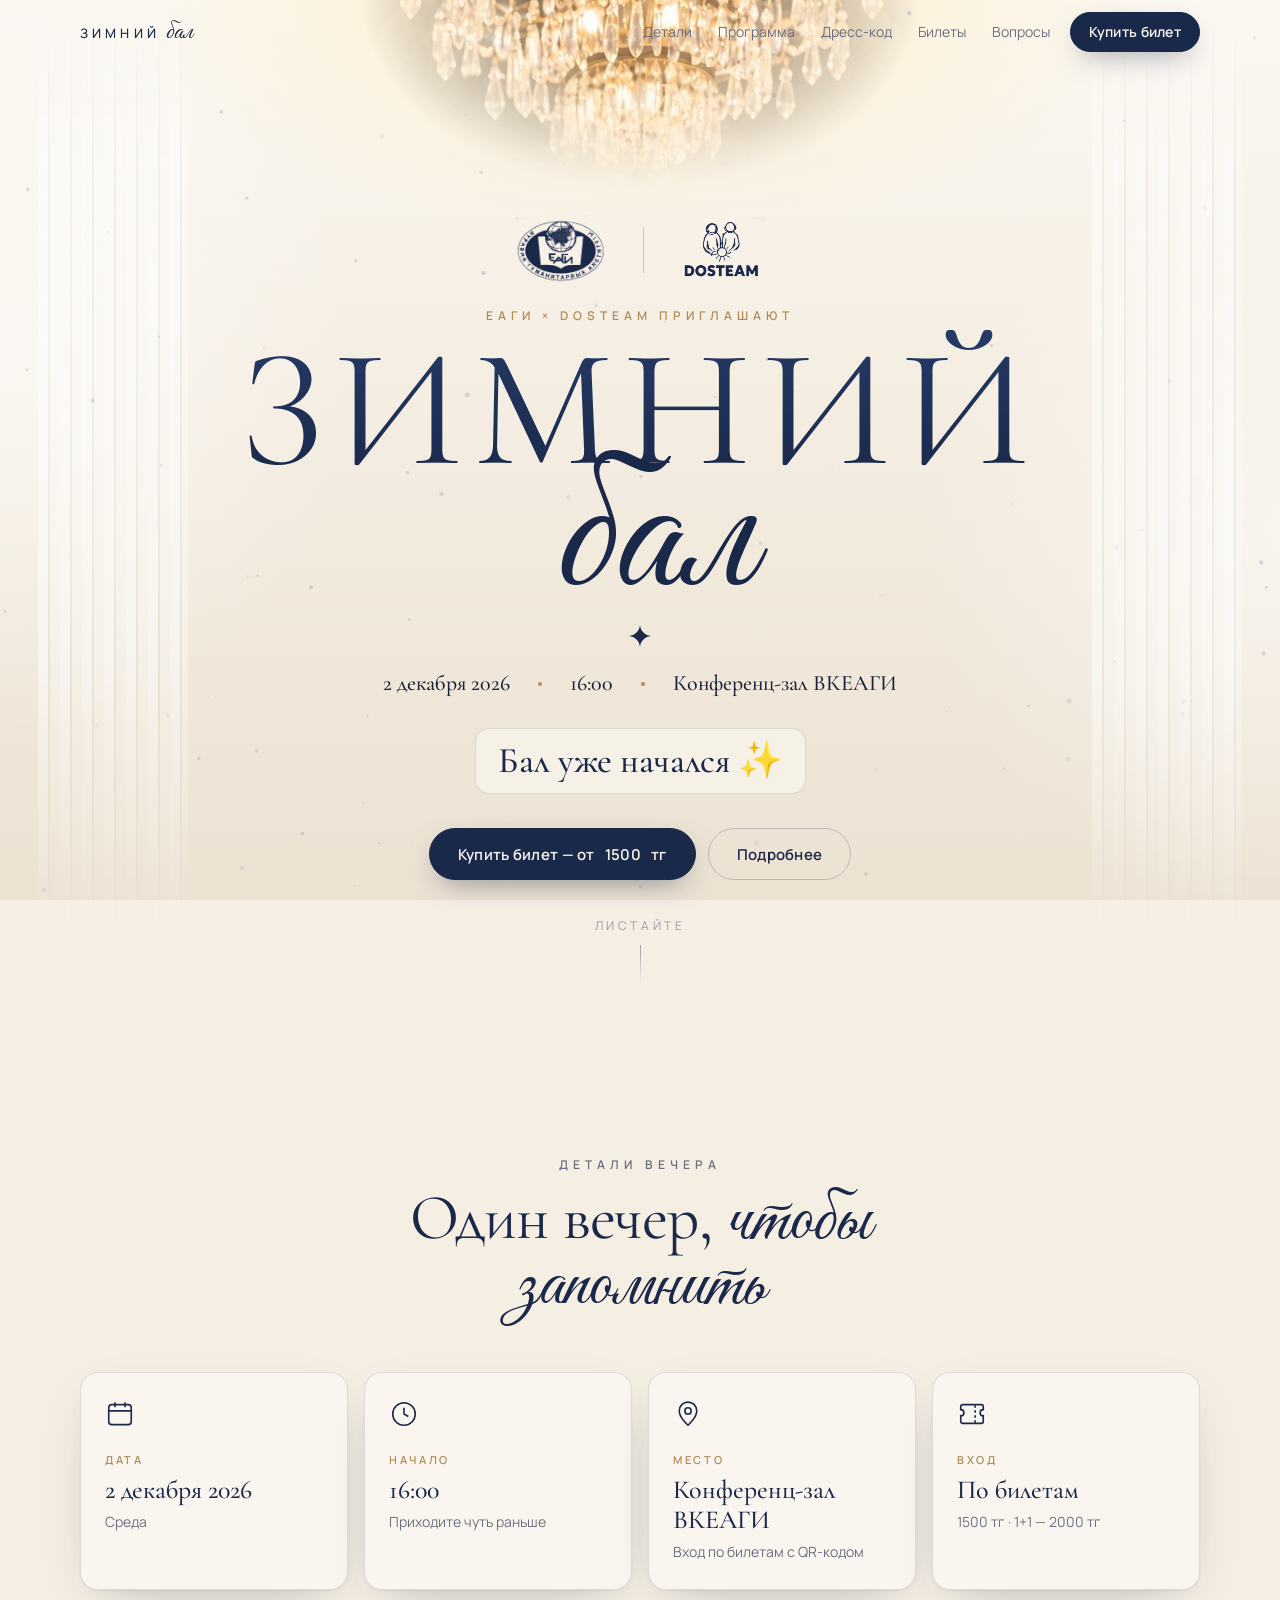
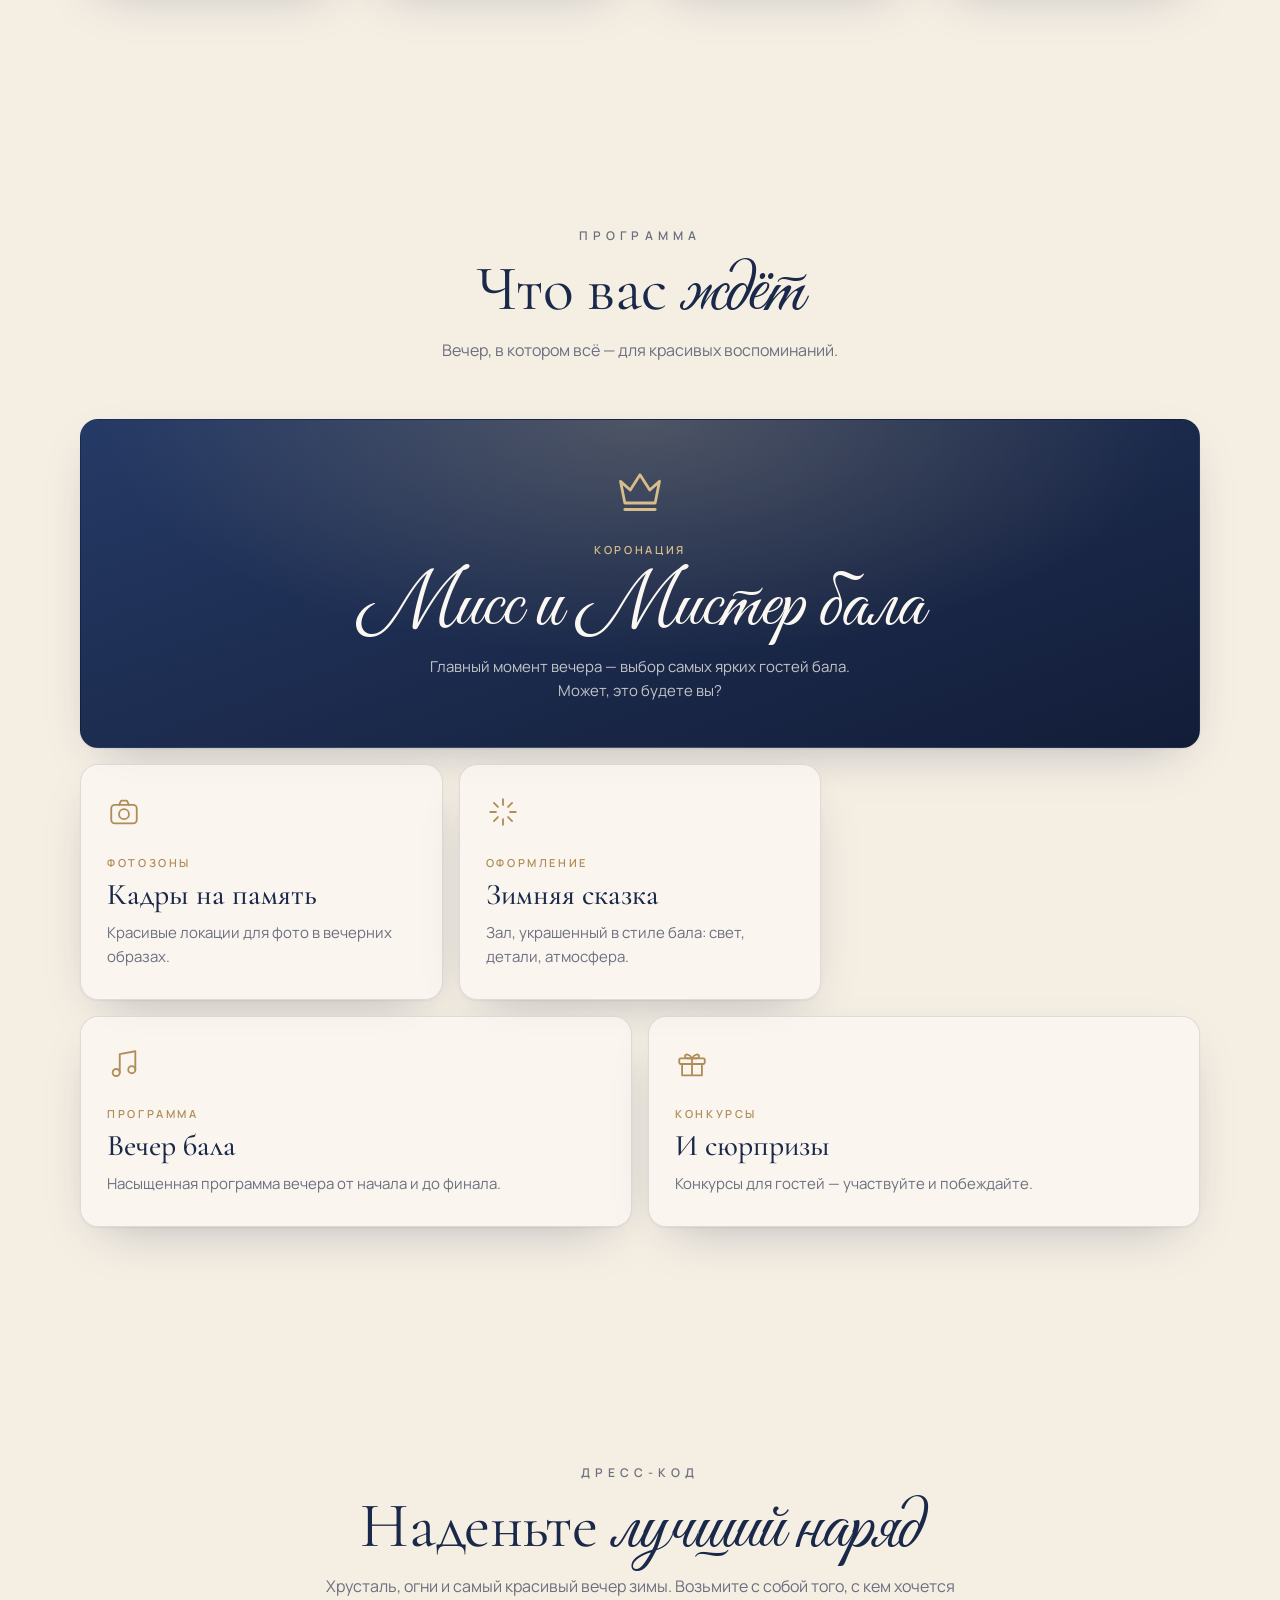
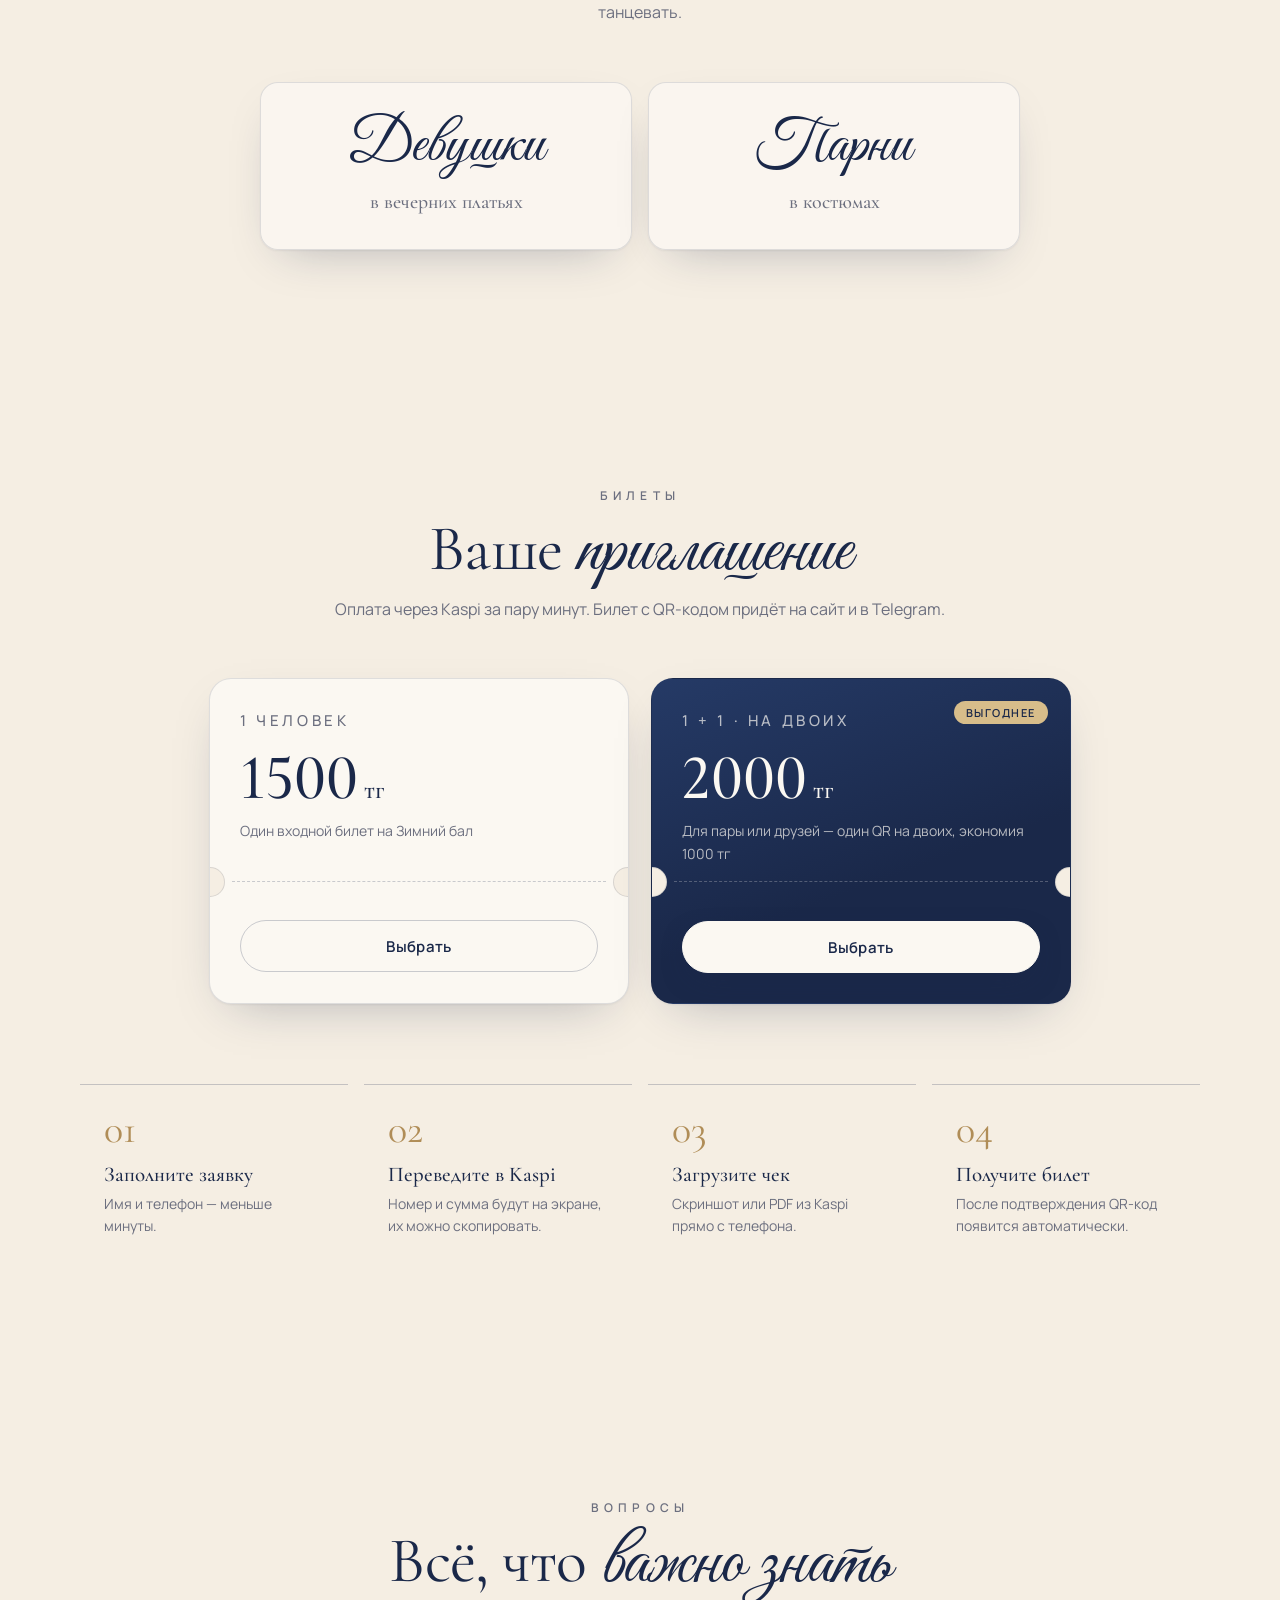
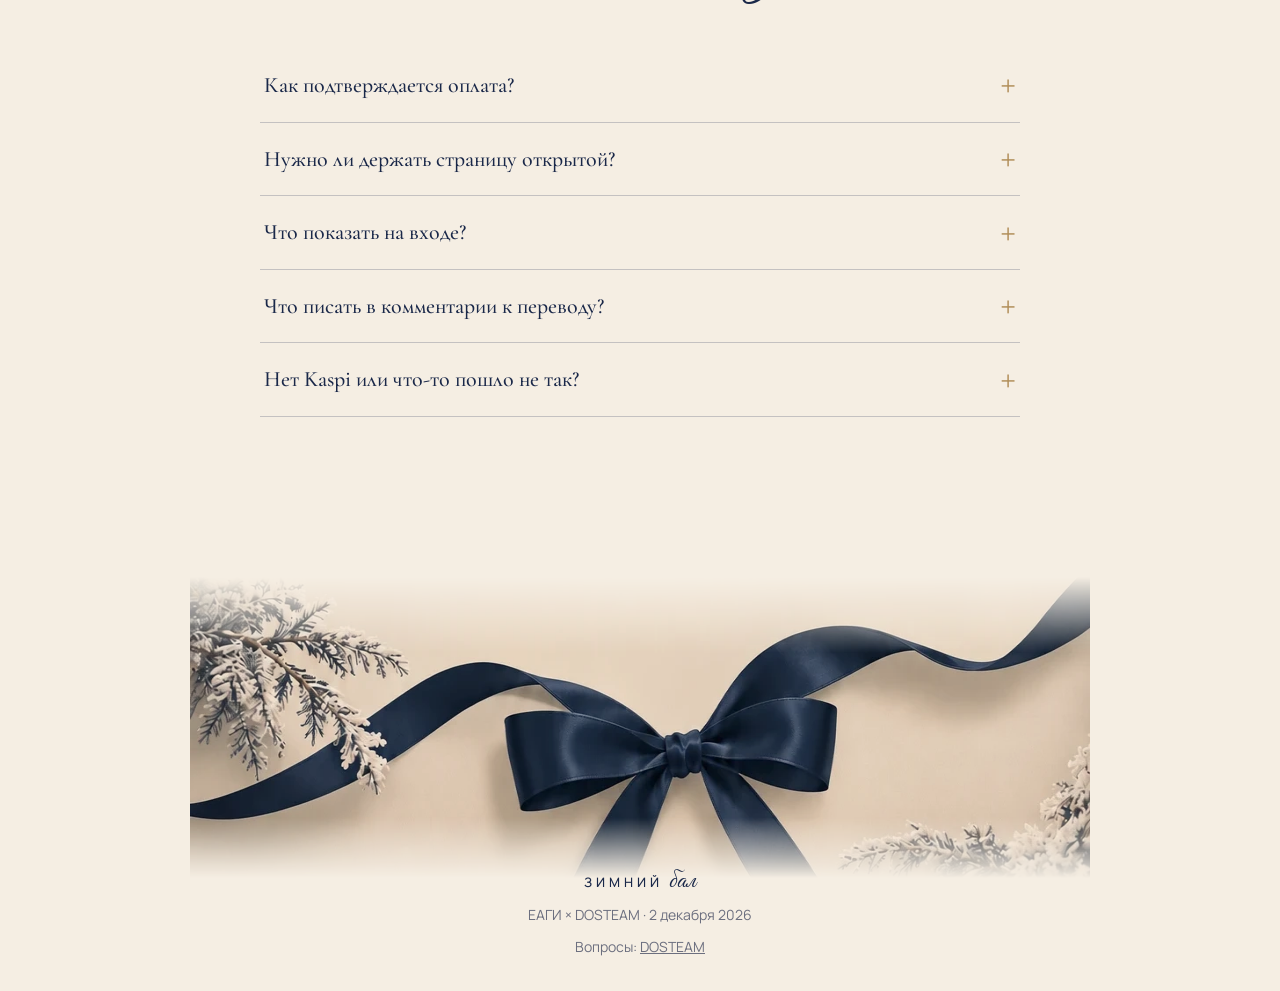
==== commit 71af06fa: "Дата бала перенесена: 2 декабря 2026 (среда) вместо 4 декабря - index.html: описание, превью, афиша," ====
--- a/static/index.html
+++ b/static/index.html
@@ -4,10 +4,10 @@
 <meta charset="utf-8">
 <meta name="viewport" content="width=device-width,initial-scale=1,viewport-fit=cover">
 <title>Зимний бал · ЕАГИ × DOSTEAM</title>
-<meta name="description" content="Зимний бал ЕАГИ и DOSTEAM — 4 декабря 2026, 16:00, конференц-зал ВКЕАГИ. Билеты онлайн через Kaspi.">
-<meta property="og:title" content="Зимний бал · 4 декабря">
+<meta name="description" content="Зимний бал ЕАГИ и DOSTEAM — 2 декабря 2026, 16:00, конференц-зал ВКЕАГИ. Билеты онлайн через Kaspi.">
+<meta property="og:title" content="Зимний бал · 2 декабря">
 <meta property="og:description" content="Вечерние платья, костюмы и самый красивый вечер зимы. Билеты онлайн.">
-<meta property="og:image" content="/static/img/poster.webp">
+<meta property="og:image" content="/static/img/poster.webp?v=2">
 <meta name="theme-color" content="#f5eee3">
 <link rel="icon" href="data:image/svg+xml,%3Csvg xmlns='http://www.w3.org/2000/svg' viewBox='0 0 24 24'%3E%3Cpath fill='%231a2849' d='M12 0c.6 6.5 5.5 11.4 12 12-6.5.6-11.4 5.5-12 12-.6-6.5-5.5-11.4-12-12C6.5 11.4 11.4 6.5 12 0z'/%3E%3C/svg%3E">
 <link rel="preconnect" href="https://fonts.googleapis.com">
@@ -45,7 +45,7 @@
   <h1 class="title"><span class="t1">Зимний</span><span class="t2">бал</span></h1>
   <svg class="star" viewBox="0 0 24 24" aria-hidden="true"><path fill="currentColor" d="M12 0c.6 6.5 5.5 11.4 12 12-6.5.6-11.4 5.5-12 12-.6-6.5-5.5-11.4-12-12C6.5 11.4 11.4 6.5 12 0z"/></svg>
   <ul class="meta">
-    <li data-ev="date">4 декабря 2026</li>
+    <li data-ev="date">2 декабря 2026</li>
     <li data-ev="time">16:00</li>
     <li data-ev="place">Конференц-зал ВКЕАГИ</li>
   </ul>
@@ -72,7 +72,7 @@
       <div class="details">
         <div class="card detail reveal">
           <svg viewBox="0 0 24 24" fill="none" stroke="currentColor" stroke-width="1.3"><rect x="3" y="4.5" width="18" height="16" rx="2.5"/><path d="M3 9.5h18M8 2.5v4M16 2.5v4"/></svg>
-          <small>Дата</small><b data-ev="date">4 декабря 2026</b><p>Пятница</p>
+          <small>Дата</small><b data-ev="date">2 декабря 2026</b><p>Среда</p>
         </div>
         <div class="card detail reveal">
           <svg viewBox="0 0 24 24" fill="none" stroke="currentColor" stroke-width="1.3"><circle cx="12" cy="12" r="9"/><path d="M12 7v5l3.5 2"/></svg>
@@ -202,7 +202,7 @@
   <img class="bow" src="/static/img/bow.webp" alt="" loading="lazy" width="1024" height="301">
   <div class="wrap">
     <a class="brand" href="#top"><b>Зимний</b><i>бал</i></a>
-    <p>ЕАГИ × DOSTEAM · <span data-ev="date">4 декабря 2026</span></p>
+    <p>ЕАГИ × DOSTEAM · <span data-ev="date">2 декабря 2026</span></p>
     <p>Вопросы: <a data-contact href="#">DOSTEAM</a></p>
   </div>
 </footer>
